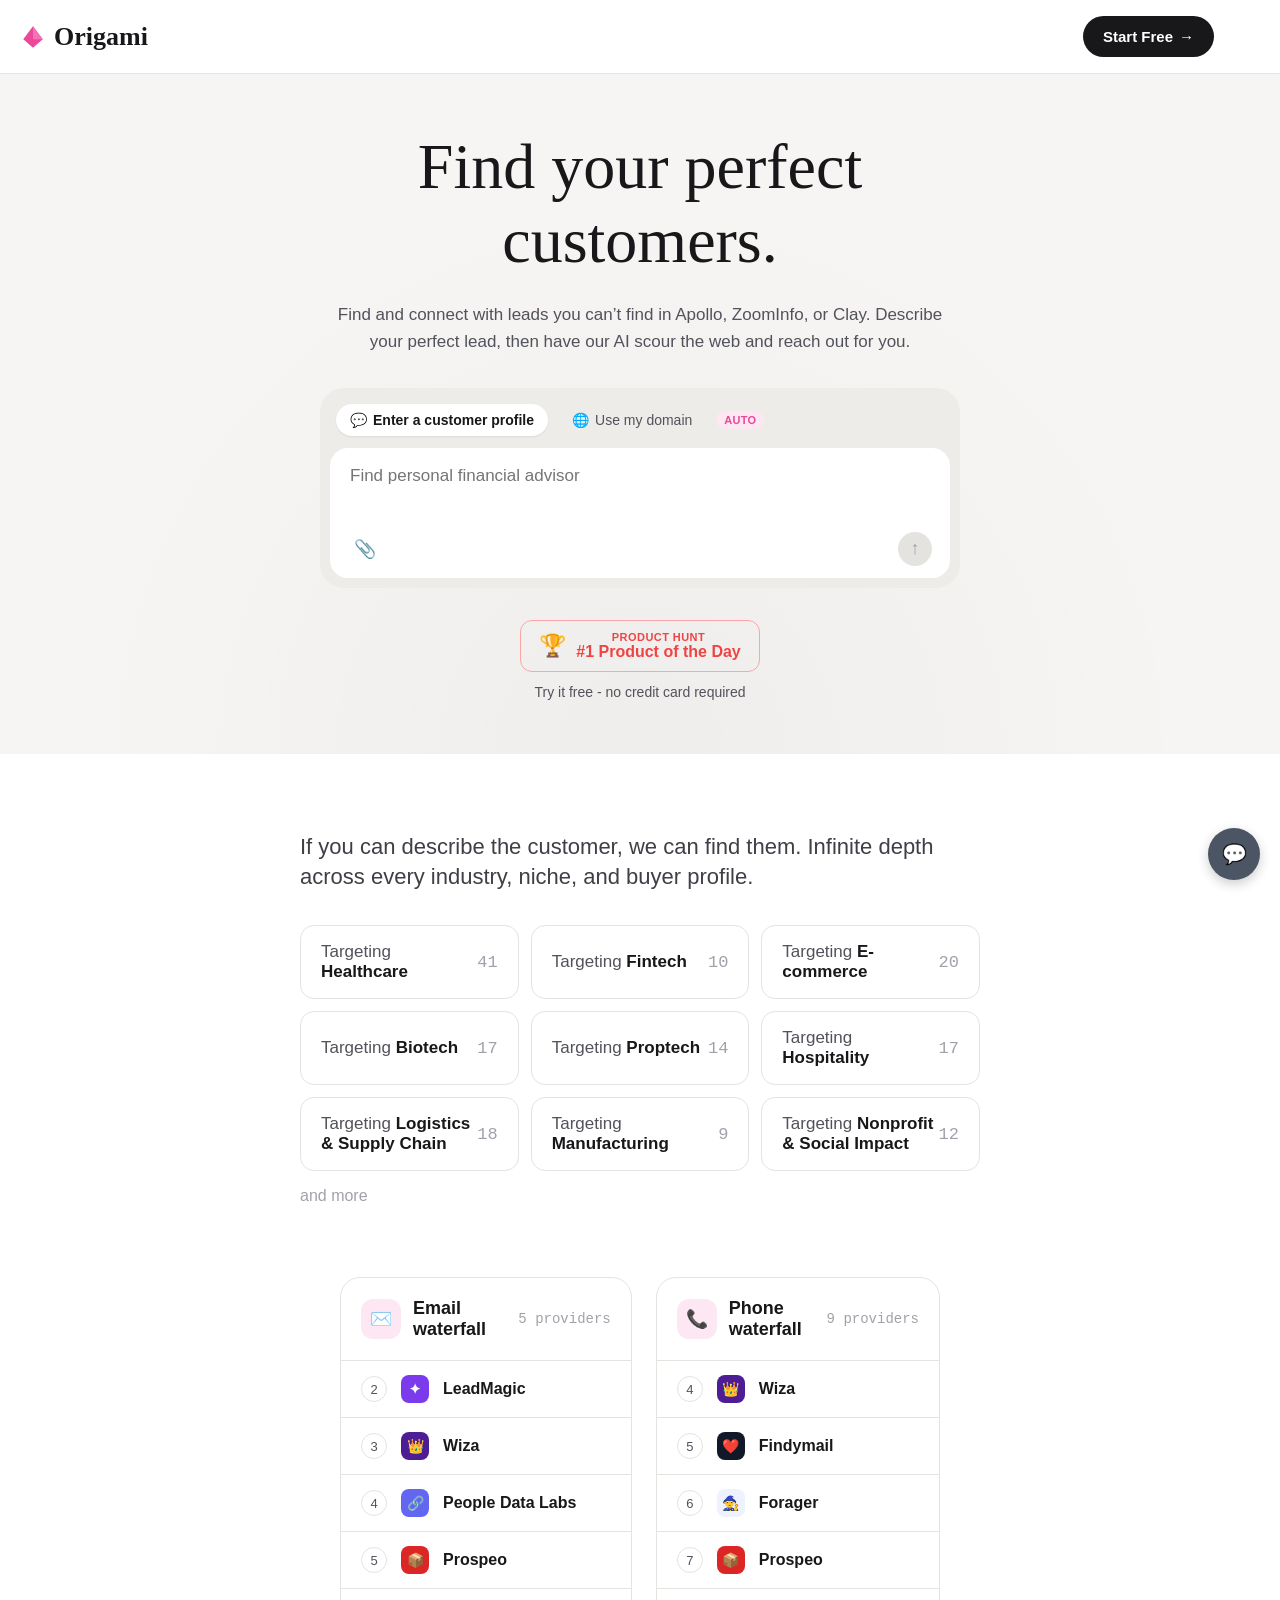
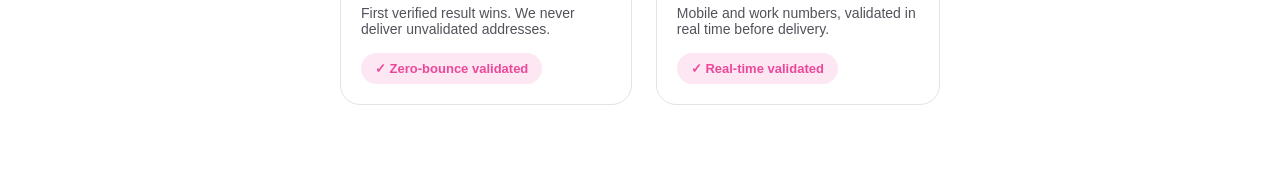
==== index.html @ d6b1e95e "Add static clone of origami.chat landing page Hand-built from screenshots (live scrape was blocked b" ====
<!DOCTYPE html>
<html lang="en">
<head>
<meta charset="UTF-8">
<meta name="viewport" content="width=device-width, initial-scale=1.0">
<title>Origami | Find your perfect customers</title>
<link rel="stylesheet" href="style.css">
</head>
<body>

<header class="site-header">
  <a class="logo" href="#">
    <svg class="logo-mark" viewBox="0 0 24 24" width="26" height="26" aria-hidden="true">
      <path d="M12 2 L21 14 L12 22 L3 14 Z" fill="#ec4899"/>
      <path d="M12 2 L21 14 L12 14 Z" fill="#f472b6"/>
    </svg>
    <span>Origami</span>
  </a>
  <div class="header-actions">
    <a class="btn btn-black" href="#">Start Free <span aria-hidden="true">&rarr;</span></a>
    <button class="menu-toggle" id="menuToggle" aria-label="Open menu" aria-expanded="false">
      <span></span><span></span><span></span>
    </button>
  </div>
</header>

<nav class="mobile-nav" id="mobileNav" hidden>
  <div class="mobile-nav-header">
    <a class="logo" href="#">
      <svg class="logo-mark" viewBox="0 0 24 24" width="26" height="26" aria-hidden="true">
        <path d="M12 2 L21 14 L12 22 L3 14 Z" fill="#ec4899"/>
        <path d="M12 2 L21 14 L12 14 Z" fill="#f472b6"/>
      </svg>
      <span>Origami</span>
    </a>
    <a class="btn btn-black" href="#">Start Free <span aria-hidden="true">&rarr;</span></a>
    <button class="menu-toggle" id="menuClose" aria-label="Close menu">&times;</button>
  </div>

  <p class="nav-section-label">Product</p>
  <ul class="nav-list">
    <li><a href="#">Lead Generation</a></li>
    <li><a href="#">Data Enrichment</a></li>
    <li><a href="#">Web Scraping</a></li>
    <li><a href="#">Send <span class="badge badge-pink">NEW</span></a></li>
  </ul>

  <ul class="nav-list nav-list-plain">
    <li><a href="#pricing">Pricing</a></li>
    <li><a href="#verticals">Verticals</a></li>
    <li><a href="#">API Docs <span class="badge badge-blue">Beta</span></a></li>
    <li><a href="#">Partners</a></li>
    <li><a href="#">Guide</a></li>
    <li><a href="#">Book a Demo</a></li>
  </ul>

  <div class="mobile-nav-cta">
    <a class="btn btn-outline" href="#">Sign In</a>
    <a class="btn btn-black btn-block" href="#">Start Free</a>
  </div>
</nav>

<main>
  <section class="hero">
    <h1>Find your perfect<br>customers.</h1>
    <p class="hero-sub">
      Find and connect with leads you can&rsquo;t find in Apollo, ZoomInfo, or Clay.
      Describe your perfect lead, then have our AI scour the web and reach out for you.
    </p>

    <div class="prompt-card">
      <div class="prompt-toolbar">
        <span class="pill pill-white"><span class="icon">&#128172;</span> Enter a customer profile</span>
        <span class="pill-plain"><span class="icon">&#127760;</span> Use my domain</span>
        <span class="badge badge-pink">AUTO</span>
      </div>
      <div class="prompt-body">
        <textarea placeholder="Find personal financial advisor" rows="3"></textarea>
        <div class="prompt-footer">
          <button class="icon-btn" aria-label="Attach">&#128206;</button>
          <button class="icon-btn icon-btn-submit" aria-label="Submit">&uarr;</button>
        </div>
      </div>
    </div>

    <a class="ph-badge" href="#">
      <span class="ph-medal">&#127942;</span>
      <span>
        <span class="ph-eyebrow">PRODUCT HUNT</span>
        <span class="ph-title">#1 Product of the Day</span>
      </span>
    </a>
    <p class="hero-note">Try it free - no credit card required</p>
  </section>

  <section class="verticals" id="verticals">
    <p class="verticals-intro">
      If you can describe the customer, we can find them.
      Infinite depth across every industry, niche, and buyer profile.
    </p>
    <ul class="vertical-list">
      <li><span>Targeting <strong>Healthcare</strong></span><span class="count">41</span></li>
      <li><span>Targeting <strong>Fintech</strong></span><span class="count">10</span></li>
      <li><span>Targeting <strong>E-commerce</strong></span><span class="count">20</span></li>
      <li><span>Targeting <strong>Biotech</strong></span><span class="count">17</span></li>
      <li><span>Targeting <strong>Proptech</strong></span><span class="count">14</span></li>
      <li><span>Targeting <strong>Hospitality</strong></span><span class="count">17</span></li>
      <li><span>Targeting <strong>Logistics &amp; Supply Chain</strong></span><span class="count">18</span></li>
      <li><span>Targeting <strong>Manufacturing</strong></span><span class="count">9</span></li>
      <li><span>Targeting <strong>Nonprofit &amp; Social Impact</strong></span><span class="count">12</span></li>
    </ul>
    <p class="and-more">and more</p>
  </section>

  <section class="waterfalls">
    <div class="waterfall-card">
      <div class="waterfall-head">
        <span class="waterfall-icon">&#9993;&#65039;</span>
        <h3>Email waterfall</h3>
        <span class="provider-count">5 providers</span>
      </div>
      <ol class="provider-list" start="2">
        <li><span class="provider-logo" style="background:#7c3aed">&#10022;</span> LeadMagic</li>
        <li><span class="provider-logo" style="background:#4c1d95">&#128081;</span> Wiza</li>
        <li><span class="provider-logo" style="background:#6366f1">&#128279;</span> People Data Labs</li>
        <li><span class="provider-logo" style="background:#dc2626">&#128230;</span> Prospeo</li>
      </ol>
      <p class="waterfall-note">First verified result wins. We never deliver unvalidated addresses.</p>
      <span class="validated-pill">&check; Zero-bounce validated</span>
    </div>

    <div class="waterfall-card">
      <div class="waterfall-head">
        <span class="waterfall-icon">&#128222;</span>
        <h3>Phone waterfall</h3>
        <span class="provider-count">9 providers</span>
      </div>
      <ol class="provider-list" start="4">
        <li><span class="provider-logo" style="background:#4c1d95">&#128081;</span> Wiza</li>
        <li><span class="provider-logo" style="background:#111827">&#10084;&#65039;</span> Findymail</li>
        <li><span class="provider-logo" style="background:#eef2ff">&#129497;</span> Forager</li>
        <li><span class="provider-logo" style="background:#dc2626">&#128230;</span> Prospeo</li>
      </ol>
      <p class="waterfall-note">Mobile and work numbers, validated in real time before delivery.</p>
      <span class="validated-pill">&check; Real-time validated</span>
    </div>
  </section>
</main>

<button class="chat-fab" aria-label="Open chat">&#128172;</button>

<script src="script.js"></script>
</body>
</html>
---- style.css ----
:root {
  --pink: #ec4899;
  --pink-light: #fce7f3;
  --ink: #18181b;
  --gray-bg: #f6f5f3;
  --gray-border: #e5e3df;
  --gray-text: #52525b;
  --serif: Georgia, 'Times New Roman', serif;
  --sans: -apple-system, BlinkMacSystemFont, 'Segoe UI', Roboto, Helvetica, Arial, sans-serif;
}

* { box-sizing: border-box; }

body {
  margin: 0;
  font-family: var(--sans);
  color: var(--ink);
  background: #fff;
}

a { color: inherit; text-decoration: none; }

.btn {
  display: inline-flex;
  align-items: center;
  gap: 6px;
  padding: 12px 20px;
  border-radius: 999px;
  font-weight: 600;
  font-size: 15px;
  white-space: nowrap;
}
.btn-black { background: var(--ink); color: #fff; }
.btn-outline { border: 1px solid var(--gray-border); color: var(--ink); justify-content: center; }
.btn-block { justify-content: center; width: 100%; }

.badge {
  font-size: 11px;
  font-weight: 700;
  padding: 3px 8px;
  border-radius: 999px;
  letter-spacing: .02em;
}
.badge-pink { background: var(--pink-light); color: var(--pink); }
.badge-blue { background: #e0e7ff; color: #4338ca; }

/* Header */
.site-header {
  display: flex;
  align-items: center;
  justify-content: space-between;
  padding: 16px 20px;
  border-bottom: 1px solid var(--gray-border);
  position: sticky;
  top: 0;
  background: #fff;
  z-index: 20;
}
.logo {
  display: flex;
  align-items: center;
  gap: 8px;
  font-family: var(--serif);
  font-size: 26px;
  font-weight: 600;
}
.header-actions { display: flex; align-items: center; gap: 14px; }
.menu-toggle {
  background: none;
  border: none;
  width: 32px;
  height: 24px;
  display: flex;
  flex-direction: column;
  justify-content: space-between;
  cursor: pointer;
  padding: 0;
}
.menu-toggle span {
  display: block;
  height: 2px;
  background: var(--ink);
  border-radius: 2px;
}
#menuClose {
  font-size: 28px;
  line-height: 1;
  height: auto;
  color: var(--ink);
}

/* Mobile nav overlay */
.mobile-nav {
  position: fixed;
  inset: 0;
  background: #fff;
  z-index: 30;
  overflow-y: auto;
  padding: 0 20px 32px;
}
.mobile-nav[hidden] { display: none; }
.mobile-nav-header {
  display: flex;
  align-items: center;
  justify-content: space-between;
  gap: 12px;
  padding: 16px 0;
  border-bottom: 1px solid var(--gray-border);
  margin-bottom: 8px;
}
.mobile-nav-header .btn { order: 2; }
.nav-section-label {
  text-transform: uppercase;
  letter-spacing: .08em;
  font-size: 12px;
  color: #9ca3af;
  margin: 24px 0 8px;
}
.nav-list { list-style: none; margin: 0; padding: 0; }
.nav-list li { border-bottom: 1px solid var(--gray-border); }
.nav-list a {
  display: flex;
  align-items: center;
  gap: 10px;
  padding: 16px 0;
  font-size: 19px;
  color: var(--ink);
}
.nav-list-plain { margin-top: 8px; }
.mobile-nav-cta {
  display: flex;
  flex-direction: column;
  gap: 12px;
  margin-top: 24px;
}

/* Hero */
.hero {
  padding: 56px 20px 40px;
  text-align: center;
  background:
    radial-gradient(circle at 50% 100%, rgba(0,0,0,.03), transparent 60%),
    var(--gray-bg);
}
.hero h1 {
  font-family: var(--serif);
  font-weight: 500;
  font-size: 48px;
  line-height: 1.15;
  margin: 0 0 24px;
}
.hero-sub {
  max-width: 640px;
  margin: 0 auto 32px;
  color: var(--gray-text);
  font-size: 17px;
  line-height: 1.6;
}

.prompt-card {
  max-width: 640px;
  margin: 0 auto;
  background: #eeece8;
  border-radius: 24px;
  padding: 10px;
}
.prompt-toolbar {
  display: flex;
  align-items: center;
  gap: 10px;
  padding: 6px 6px 12px;
  flex-wrap: wrap;
}
.pill-white, .pill-plain {
  display: inline-flex;
  align-items: center;
  gap: 6px;
  font-size: 14px;
  font-weight: 600;
  padding: 8px 14px;
  border-radius: 999px;
}
.pill-white { background: #fff; box-shadow: 0 1px 2px rgba(0,0,0,.08); }
.pill-plain { color: var(--gray-text); font-weight: 500; }
.prompt-body {
  background: #fff;
  border-radius: 18px;
  padding: 16px 18px 12px;
  text-align: left;
}
.prompt-body textarea {
  width: 100%;
  border: none;
  resize: none;
  font-size: 17px;
  font-family: var(--sans);
  color: var(--gray-text);
  outline: none;
}
.prompt-footer {
  display: flex;
  justify-content: space-between;
  align-items: center;
}
.icon-btn {
  border: none;
  background: none;
  font-size: 18px;
  cursor: pointer;
  color: var(--gray-text);
}
.icon-btn-submit {
  background: #e5e3df;
  color: #9ca3af;
  border-radius: 999px;
  width: 34px;
  height: 34px;
}

.ph-badge {
  display: inline-flex;
  align-items: center;
  gap: 10px;
  border: 1px solid #fca5a5;
  border-radius: 12px;
  padding: 10px 18px;
  margin-top: 32px;
}
.ph-medal { font-size: 22px; }
.ph-eyebrow {
  display: block;
  font-size: 11px;
  font-weight: 800;
  letter-spacing: .04em;
  color: #ef4444;
}
.ph-title { display: block; font-weight: 800; color: #ef4444; }
.hero-note { color: var(--gray-text); font-size: 14px; margin-top: 12px; }

/* Verticals */
.verticals { padding: 56px 20px; max-width: 720px; margin: 0 auto; }
.verticals-intro {
  font-size: 22px;
  line-height: 1.4;
  color: #3f3f46;
  margin-bottom: 32px;
}
.vertical-list { list-style: none; margin: 0; padding: 0; display: flex; flex-direction: column; gap: 12px; }
.vertical-list li {
  display: flex;
  justify-content: space-between;
  align-items: center;
  border: 1px solid var(--gray-border);
  border-radius: 14px;
  padding: 16px 20px;
  font-size: 17px;
  color: var(--gray-text);
}
.vertical-list strong { color: var(--ink); font-weight: 700; }
.count { color: #a1a1aa; font-family: 'Courier New', monospace; }
.and-more { color: #a1a1aa; margin-top: 16px; }

/* Waterfalls */
.waterfalls {
  padding: 0 20px 64px;
  max-width: 640px;
  margin: 0 auto;
  display: flex;
  flex-direction: column;
  gap: 24px;
}
.waterfall-card {
  border: 1px solid var(--gray-border);
  border-radius: 20px;
  overflow: hidden;
}
.waterfall-head {
  display: flex;
  align-items: center;
  gap: 12px;
  padding: 20px;
  border-bottom: 1px solid var(--gray-border);
}
.waterfall-icon {
  background: var(--pink-light);
  width: 40px;
  height: 40px;
  border-radius: 12px;
  display: flex;
  align-items: center;
  justify-content: center;
  font-size: 18px;
}
.waterfall-head h3 { margin: 0; font-size: 18px; flex: 1; }
.provider-count { color: #a1a1aa; font-family: 'Courier New', monospace; font-size: 14px; }
.provider-list { list-style: none; margin: 0; padding: 0; counter-reset: none; }
.provider-list li {
  display: flex;
  align-items: center;
  gap: 14px;
  padding: 14px 20px;
  border-bottom: 1px solid var(--gray-border);
  font-weight: 600;
  counter-increment: none;
}
.provider-list li::before {
  content: counter(list-item);
  counter-increment: list-item;
  width: 24px;
  height: 24px;
  border-radius: 50%;
  border: 1px solid var(--gray-border);
  display: flex;
  align-items: center;
  justify-content: center;
  font-size: 13px;
  color: var(--gray-text);
  font-weight: 500;
}
.provider-logo {
  width: 28px;
  height: 28px;
  border-radius: 8px;
  display: flex;
  align-items: center;
  justify-content: center;
  font-size: 14px;
  color: #fff;
}
.waterfall-note {
  padding: 16px 20px 4px;
  color: var(--gray-text);
  font-size: 14px;
  margin: 0;
}
.validated-pill {
  display: inline-flex;
  margin: 12px 20px 20px;
  background: var(--pink-light);
  color: var(--pink);
  font-weight: 700;
  font-size: 13px;
  padding: 8px 14px;
  border-radius: 999px;
}

/* Chat FAB */
.chat-fab {
  position: fixed;
  bottom: 20px;
  right: 20px;
  width: 52px;
  height: 52px;
  border-radius: 50%;
  background: #4b5563;
  color: #fff;
  border: none;
  font-size: 20px;
  box-shadow: 0 4px 12px rgba(0,0,0,.2);
  cursor: pointer;
  z-index: 15;
}

@media (min-width: 860px) {
  .hero h1 { font-size: 64px; }
  .vertical-list { flex-direction: row; flex-wrap: wrap; }
  .vertical-list li { flex: 1 1 calc(33% - 12px); }
  .waterfalls { flex-direction: row; }
}
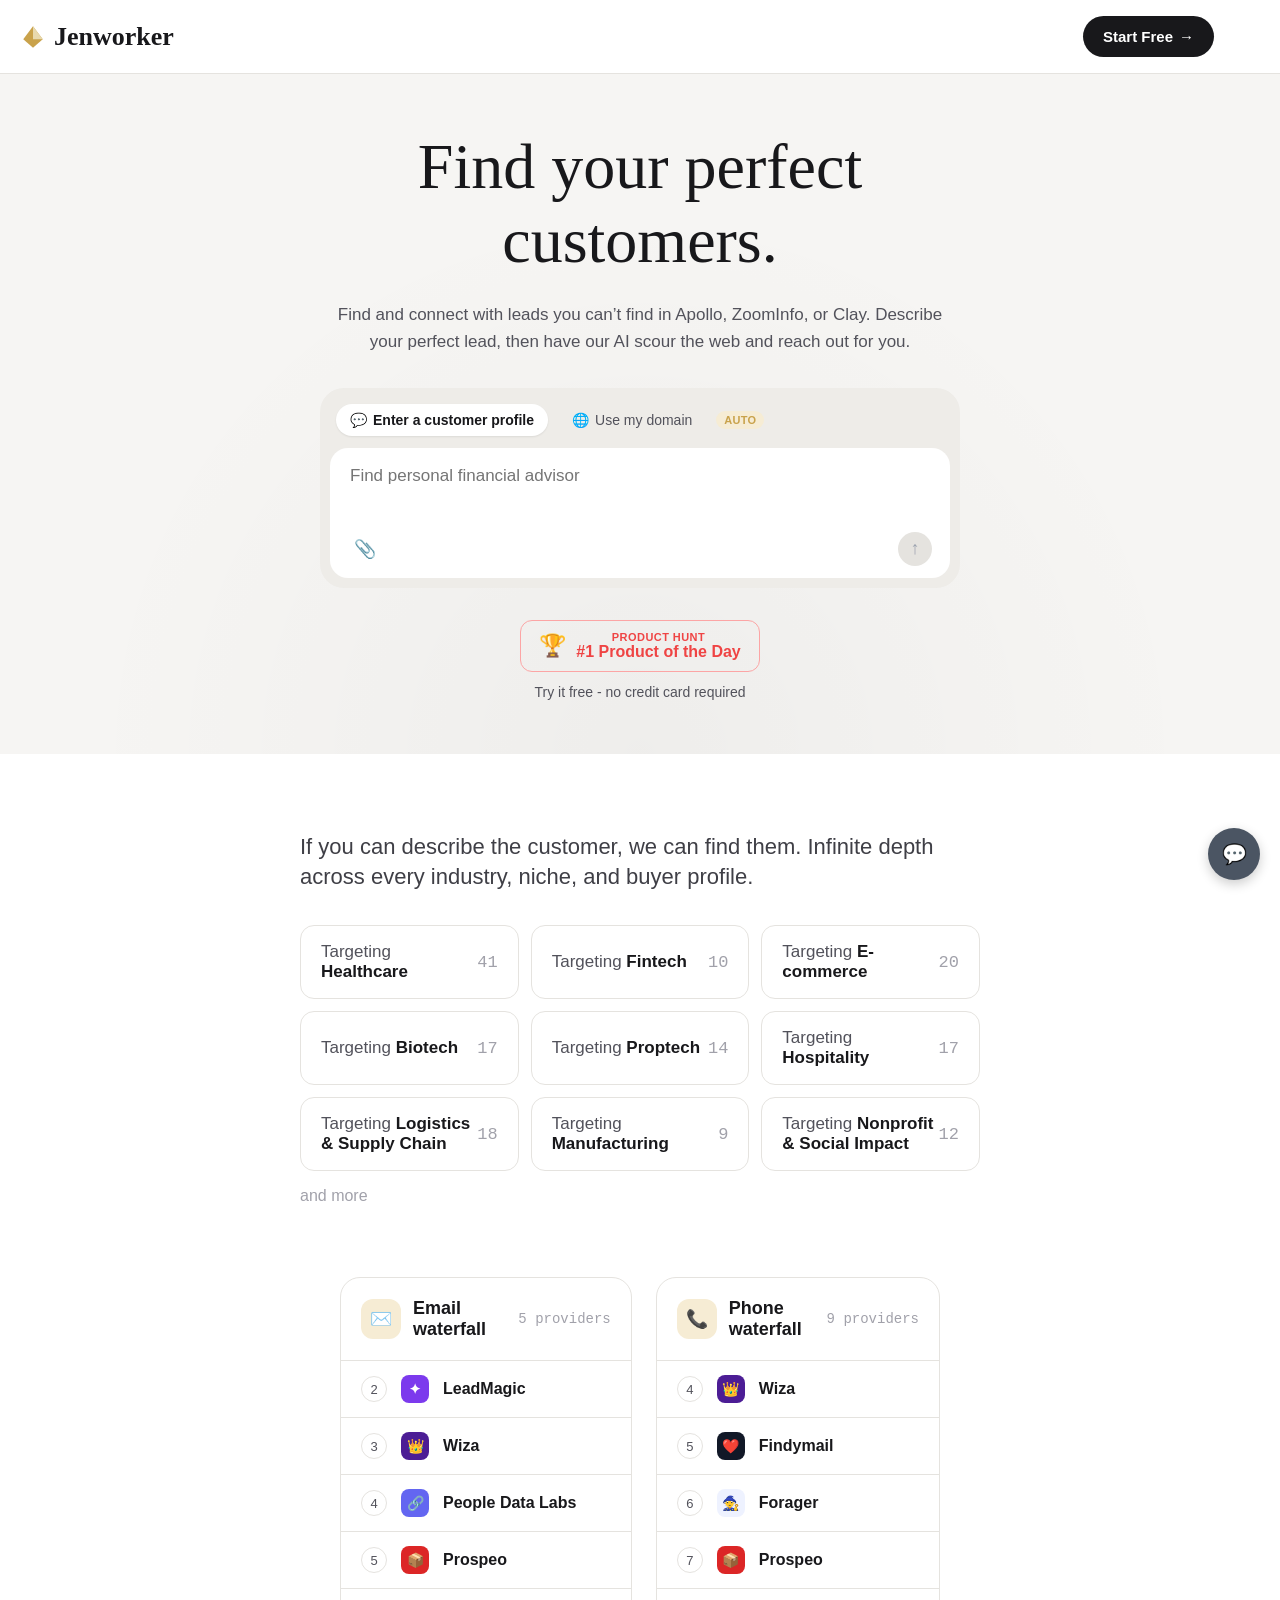
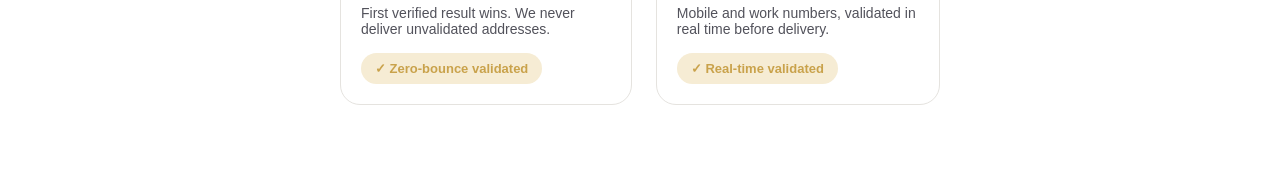
==== commit df12b8e7: "Rebrand Origami clone to Jenworker and wire live backend Swap "Origami" branding and the pink accent" ====
--- a/index.html
+++ b/index.html
@@ -3,21 +3,21 @@
 <head>
 <meta charset="UTF-8">
 <meta name="viewport" content="width=device-width, initial-scale=1.0">
-<title>Origami | Find your perfect customers</title>
+<title>Jenworker | Find your perfect customers</title>
 <link rel="stylesheet" href="style.css">
 </head>
 <body>
 
 <header class="site-header">
-  <a class="logo" href="#">
+  <a class="logo" href="index.html">
     <svg class="logo-mark" viewBox="0 0 24 24" width="26" height="26" aria-hidden="true">
-      <path d="M12 2 L21 14 L12 22 L3 14 Z" fill="#ec4899"/>
-      <path d="M12 2 L21 14 L12 14 Z" fill="#f472b6"/>
+      <path d="M12 2 L21 14 L12 22 L3 14 Z" fill="#c9a24b"/>
+      <path d="M12 2 L21 14 L12 14 Z" fill="#e8d9ae"/>
     </svg>
-    <span>Origami</span>
+    <span>Jenworker</span>
   </a>
   <div class="header-actions">
-    <a class="btn btn-black" href="#">Start Free <span aria-hidden="true">&rarr;</span></a>
+    <a class="btn btn-black cta" href="#">Start Free <span aria-hidden="true">&rarr;</span></a>
     <button class="menu-toggle" id="menuToggle" aria-label="Open menu" aria-expanded="false">
       <span></span><span></span><span></span>
     </button>
@@ -26,28 +26,28 @@
 
 <nav class="mobile-nav" id="mobileNav" hidden>
   <div class="mobile-nav-header">
-    <a class="logo" href="#">
+    <a class="logo" href="index.html">
       <svg class="logo-mark" viewBox="0 0 24 24" width="26" height="26" aria-hidden="true">
-        <path d="M12 2 L21 14 L12 22 L3 14 Z" fill="#ec4899"/>
-        <path d="M12 2 L21 14 L12 14 Z" fill="#f472b6"/>
+        <path d="M12 2 L21 14 L12 22 L3 14 Z" fill="#c9a24b"/>
+        <path d="M12 2 L21 14 L12 14 Z" fill="#e8d9ae"/>
       </svg>
-      <span>Origami</span>
+      <span>Jenworker</span>
     </a>
-    <a class="btn btn-black" href="#">Start Free <span aria-hidden="true">&rarr;</span></a>
+    <a class="btn btn-black cta" href="#">Start Free <span aria-hidden="true">&rarr;</span></a>
     <button class="menu-toggle" id="menuClose" aria-label="Close menu">&times;</button>
   </div>
 
   <p class="nav-section-label">Product</p>
   <ul class="nav-list">
-    <li><a href="#">Lead Generation</a></li>
+    <li><a href="lead-generation.html">Lead Generation</a></li>
     <li><a href="#">Data Enrichment</a></li>
-    <li><a href="#">Web Scraping</a></li>
+    <li><a href="web-scraping.html">Web Scraping</a></li>
     <li><a href="#">Send <span class="badge badge-pink">NEW</span></a></li>
   </ul>
 
   <ul class="nav-list nav-list-plain">
-    <li><a href="#pricing">Pricing</a></li>
-    <li><a href="#verticals">Verticals</a></li>
+    <li><a href="verticals.html">Verticals</a></li>
+    <li><a href="preview.html">Live Preview <span class="badge badge-pink">NEW</span></a></li>
     <li><a href="#">API Docs <span class="badge badge-blue">Beta</span></a></li>
     <li><a href="#">Partners</a></li>
     <li><a href="#">Guide</a></li>
@@ -55,8 +55,8 @@
   </ul>
 
   <div class="mobile-nav-cta">
-    <a class="btn btn-outline" href="#">Sign In</a>
-    <a class="btn btn-black btn-block" href="#">Start Free</a>
+    <a class="btn btn-outline" href="sign-in.html">Sign In</a>
+    <a class="btn btn-black btn-block cta" href="#">Start Free</a>
   </div>
 </nav>
 
@@ -75,13 +75,15 @@
         <span class="badge badge-pink">AUTO</span>
       </div>
       <div class="prompt-body">
-        <textarea placeholder="Find personal financial advisor" rows="3"></textarea>
+        <textarea id="promptInput" placeholder="Find personal financial advisor" rows="3"></textarea>
         <div class="prompt-footer">
           <button class="icon-btn" aria-label="Attach">&#128206;</button>
-          <button class="icon-btn icon-btn-submit" aria-label="Submit">&uarr;</button>
+          <button class="icon-btn icon-btn-submit" id="promptSubmit" aria-label="Submit">&uarr;</button>
         </div>
       </div>
     </div>
+
+    <div id="result" aria-live="polite"></div>
 
     <a class="ph-badge" href="#">
       <span class="ph-medal">&#127942;</span>
--- a/style.css
+++ b/style.css
@@ -1,6 +1,6 @@
 :root {
-  --pink: #ec4899;
-  --pink-light: #fce7f3;
+  --pink: #c9a24b;
+  --pink-light: #f6ecd4;
   --ink: #18181b;
   --gray-bg: #f6f5f3;
   --gray-border: #e5e3df;
@@ -367,3 +367,220 @@
   .vertical-list li { flex: 1 1 calc(33% - 12px); }
   .waterfalls { flex-direction: row; }
 }
+
+/* Product pages (Lead Generation / Web Scraping) */
+.page-hero {
+  padding: 56px 20px 48px;
+  text-align: center;
+  background: var(--gray-bg);
+}
+.page-hero .eyebrow {
+  display: inline-block;
+  background: var(--pink-light);
+  color: var(--pink);
+  font-weight: 700;
+  font-size: 13px;
+  padding: 6px 14px;
+  border-radius: 999px;
+  margin-bottom: 20px;
+}
+.page-hero h1 {
+  font-family: var(--serif);
+  font-weight: 500;
+  font-size: 42px;
+  line-height: 1.2;
+  margin: 0 0 20px;
+}
+.page-hero p {
+  max-width: 560px;
+  margin: 0 auto 28px;
+  color: var(--gray-text);
+  font-size: 17px;
+  line-height: 1.6;
+}
+
+.feature-list {
+  list-style: none;
+  margin: 0 auto;
+  padding: 40px 20px 64px;
+  max-width: 640px;
+  display: flex;
+  flex-direction: column;
+  gap: 16px;
+}
+.feature-list li {
+  display: flex;
+  gap: 14px;
+  border: 1px solid var(--gray-border);
+  border-radius: 14px;
+  padding: 18px 20px;
+}
+.feature-list .feature-icon {
+  flex: 0 0 auto;
+  width: 36px;
+  height: 36px;
+  border-radius: 10px;
+  background: var(--pink-light);
+  color: var(--pink);
+  display: flex;
+  align-items: center;
+  justify-content: center;
+  font-size: 16px;
+}
+.feature-list h3 { margin: 0 0 4px; font-size: 16px; }
+.feature-list p { margin: 0; color: var(--gray-text); font-size: 14px; line-height: 1.5; }
+
+.page-cta {
+  text-align: center;
+  padding: 0 20px 64px;
+}
+
+/* Verticals page */
+.verticals-page .page-hero { padding-bottom: 0; }
+
+/* Sign in */
+.auth-wrap {
+  min-height: calc(100vh - 65px);
+  display: flex;
+  align-items: center;
+  justify-content: center;
+  padding: 40px 20px;
+  background: var(--gray-bg);
+}
+.auth-card {
+  width: 100%;
+  max-width: 400px;
+  background: #fff;
+  border: 1px solid var(--gray-border);
+  border-radius: 20px;
+  padding: 32px 28px;
+}
+.auth-card h1 {
+  font-family: var(--serif);
+  font-weight: 500;
+  font-size: 28px;
+  margin: 0 0 6px;
+  text-align: center;
+}
+.auth-card .auth-sub {
+  text-align: center;
+  color: var(--gray-text);
+  font-size: 14px;
+  margin: 0 0 28px;
+}
+.field { margin-bottom: 16px; }
+.field label {
+  display: block;
+  font-size: 13px;
+  font-weight: 600;
+  margin-bottom: 6px;
+}
+.field input {
+  width: 100%;
+  padding: 12px 14px;
+  border: 1px solid var(--gray-border);
+  border-radius: 10px;
+  font-size: 15px;
+  font-family: var(--sans);
+}
+.field input:focus { outline: 2px solid var(--pink); outline-offset: 1px; }
+.auth-forgot {
+  display: block;
+  text-align: right;
+  font-size: 13px;
+  color: var(--gray-text);
+  margin: -8px 0 20px;
+}
+.auth-divider {
+  text-align: center;
+  color: var(--gray-text);
+  font-size: 14px;
+  margin-top: 20px;
+}
+.auth-divider a { color: var(--pink); font-weight: 600; }
+
+/* Prompt composer result */
+#result {
+  display: none;
+  text-align: left;
+  max-width: 640px;
+  margin: 20px auto 0;
+  background: var(--gray-bg);
+  border: 1px solid var(--gray-border);
+  border-radius: 16px;
+  padding: 20px 22px;
+}
+#result h3 { font-family: var(--serif); font-weight: 500; font-size: 20px; margin: 0 0 10px; }
+#result p, #result li { font-size: 15px; color: var(--ink); margin: 0 0 8px; line-height: 1.5; }
+#result strong { color: var(--pink); }
+#result ol { padding-left: 20px; margin: 0 0 10px; }
+#result .err { color: #dc2626; }
+#result .btn { margin-top: 6px; }
+.prompt-toolbar .pill-active { background: var(--ink) !important; color: #fff !important; }
+
+/* Start Free capture modal */
+.overlay {
+  position: fixed;
+  inset: 0;
+  background: rgba(24,24,27,.55);
+  display: none;
+  align-items: center;
+  justify-content: center;
+  z-index: 99;
+  padding: 20px;
+}
+.overlay.open { display: flex; }
+.modal {
+  background: #fff;
+  border-radius: 20px;
+  padding: 28px;
+  width: 100%;
+  max-width: 360px;
+}
+.modal h3 { font-family: var(--serif); font-weight: 500; font-size: 22px; margin: 0 0 6px; }
+.modal p { font-size: 14px; color: var(--gray-text); margin: 0 0 18px; }
+.modal input {
+  width: 100%;
+  padding: 13px 14px;
+  border: 1px solid var(--gray-border);
+  border-radius: 10px;
+  font-size: 15px;
+  font-family: var(--sans);
+  margin-bottom: 12px;
+}
+.modal .msg { margin: 10px 0 0; font-size: 13px; min-height: 1.2em; }
+
+/* Chat panel */
+.chat-panel {
+  position: fixed;
+  bottom: 84px;
+  right: 20px;
+  z-index: 40;
+  width: 320px;
+  max-width: calc(100vw - 40px);
+  background: #fff;
+  border: 1px solid var(--gray-border);
+  border-radius: 18px;
+  box-shadow: 0 16px 40px rgba(0,0,0,.18);
+  display: none;
+  flex-direction: column;
+  overflow: hidden;
+}
+.chat-panel.open { display: flex; }
+.chat-head {
+  background: var(--ink);
+  color: #fff;
+  padding: 14px 16px;
+  display: flex;
+  align-items: center;
+  justify-content: space-between;
+}
+.chat-head strong { font-family: var(--serif); font-weight: 500; }
+.chat-close { background: none; border: none; color: #fff; font-size: 18px; cursor: pointer; }
+.chat-body { padding: 14px 16px; display: flex; flex-direction: column; gap: 8px; max-height: 260px; overflow-y: auto; }
+.chat-msg { font-size: 14px; padding: 8px 12px; border-radius: 12px; max-width: 85%; line-height: 1.4; }
+.chat-msg.bot { background: var(--gray-bg); align-self: flex-start; }
+.chat-msg.user { background: var(--pink); color: #fff; align-self: flex-end; }
+.chat-input-row { display: flex; border-top: 1px solid var(--gray-border); }
+.chat-input-row input { flex: 1; border: none; padding: 12px 14px; font: inherit; font-size: 14px; outline: none; }
+.chat-input-row button { border: none; background: none; color: var(--ink); font-weight: 600; padding: 0 14px; cursor: pointer; }
